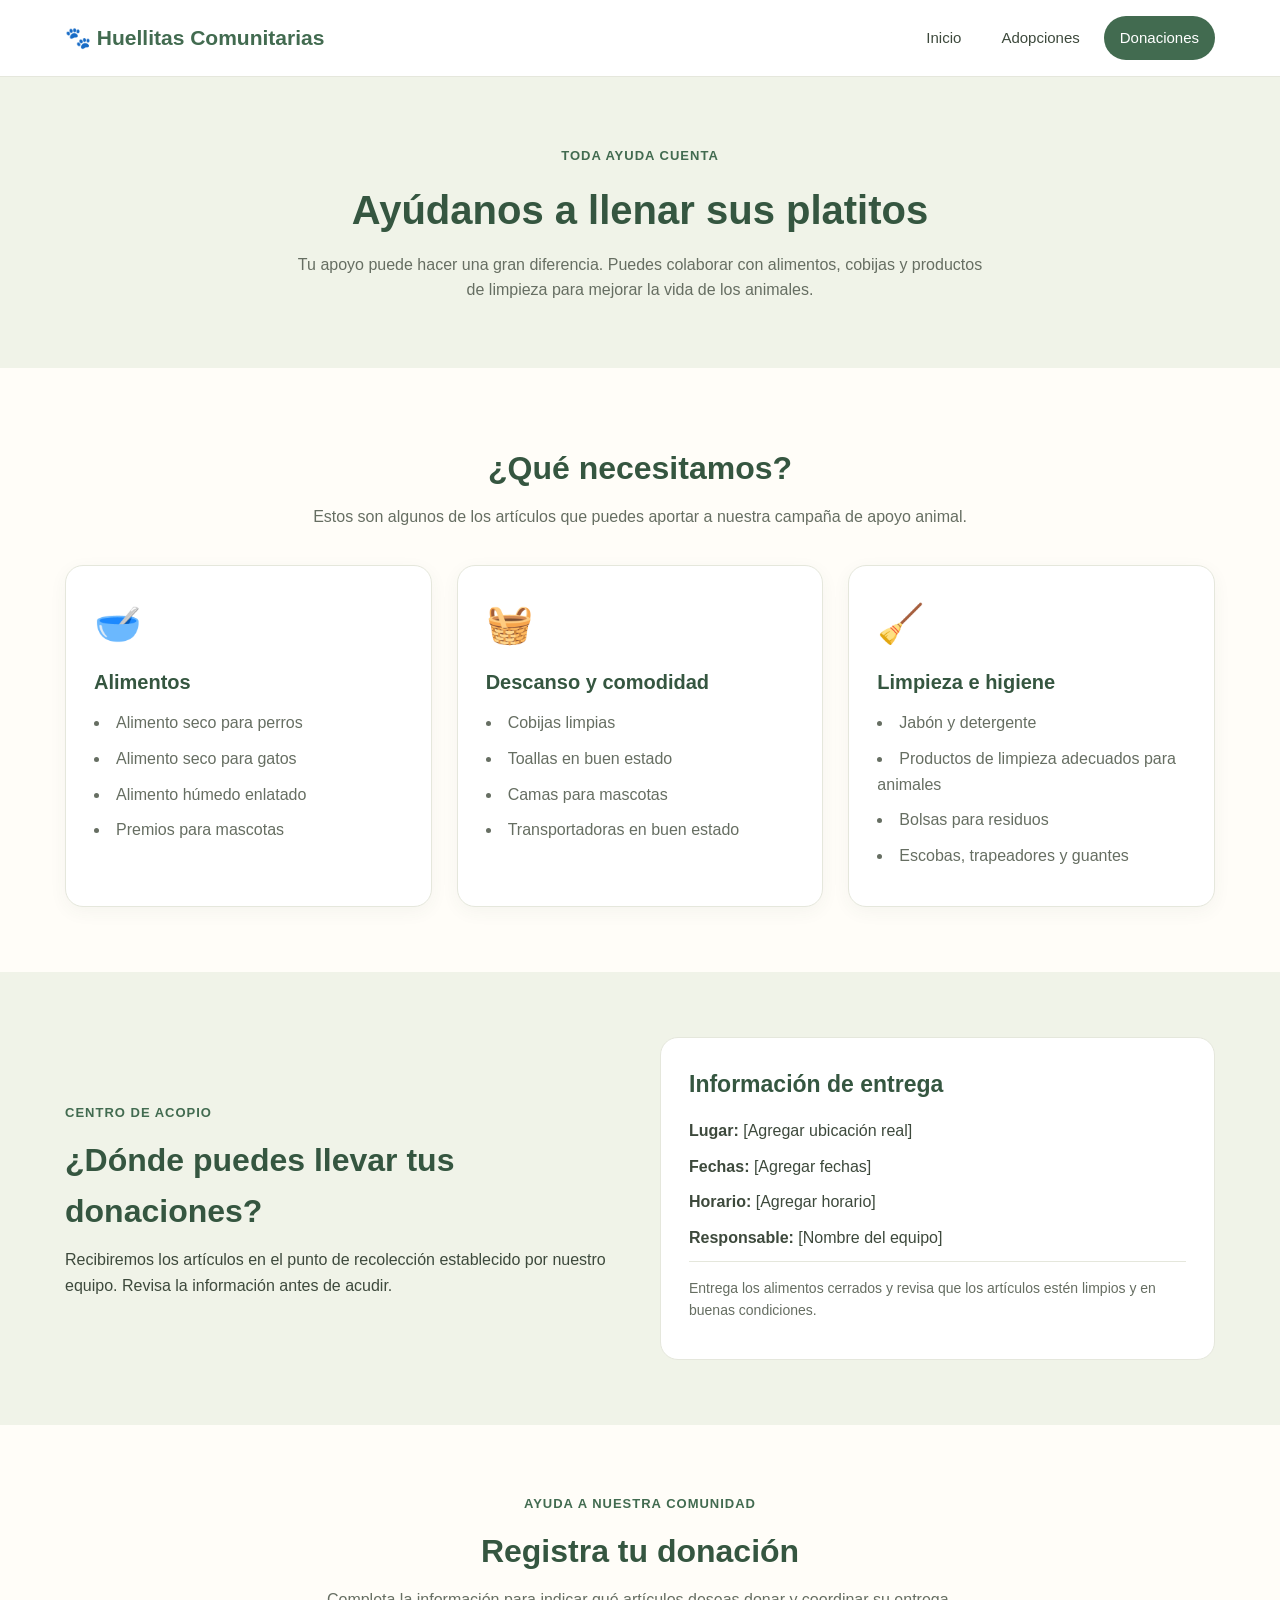
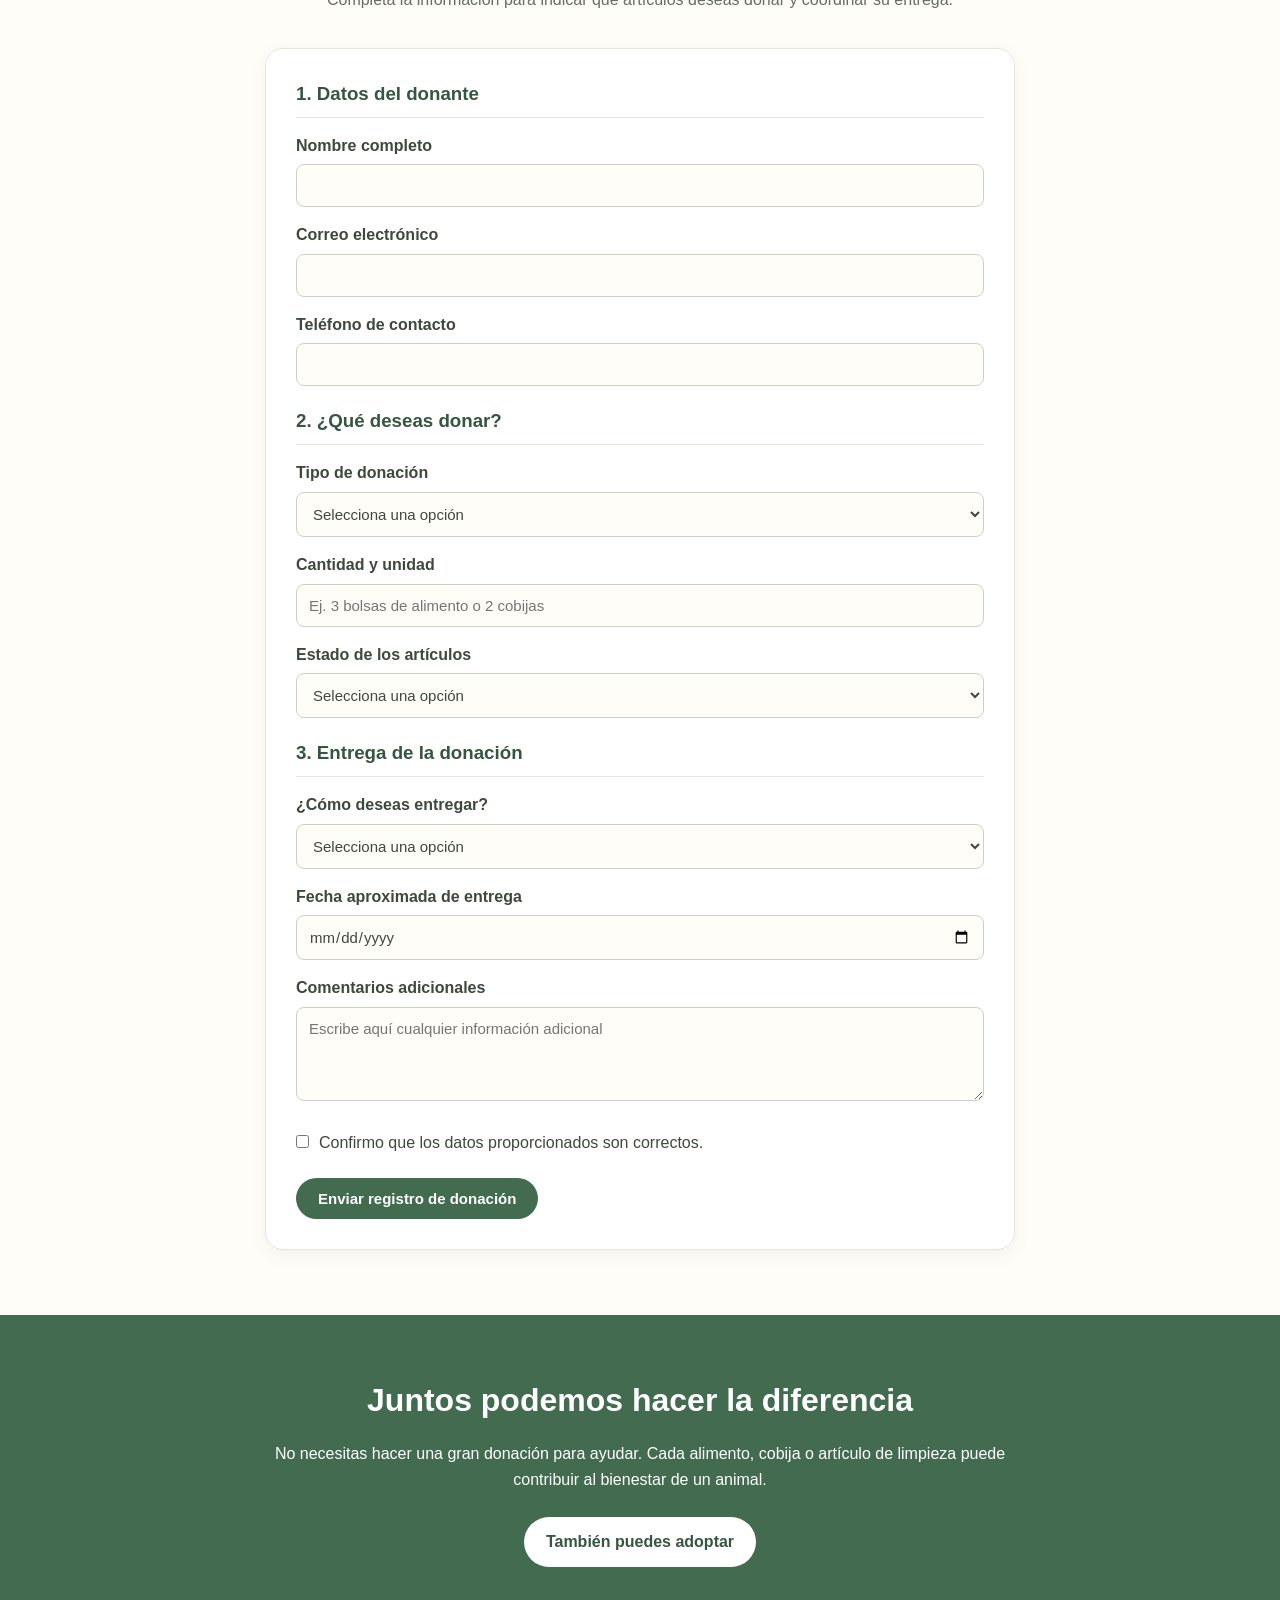
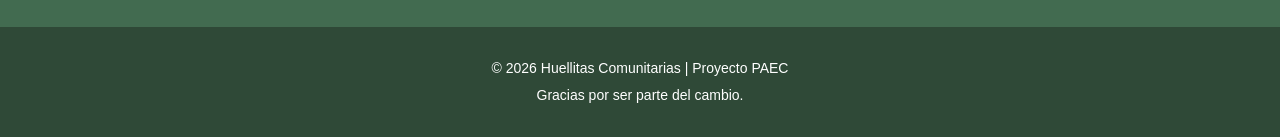
==== donaciones.html @ e8e5319f "Proyecto finalizado" ====
<!DOCTYPE html>
<html lang="es">
<head>
    <meta charset="UTF-8">
    <meta name="viewport" content="width=device-width, initial-scale=1.0">
    <title>Huellitas Comunitarias | Donaciones</title>
    <link rel="stylesheet" href="estilo.css">

    <style>
        .formulario-con-mensaje {
            display: flex;
            align-items: flex-start;
            gap: 24px;
        }

        .formulario-con-mensaje .formulario {
            flex: 1;
            min-width: 0;
        }

        .mensaje-enviado {
            flex: 0 0 280px;
            padding: 24px;
            border-radius: 12px;
            background: #e8f7e9;
            border: 1px solid #a8d8ad;
            color: #245b2a;
            text-align: center;
            position: sticky;
            top: 24px;
        }

        .mensaje-enviado[hidden] {
            display: none;
        }

        .mensaje-enviado h3 {
            margin-top: 0;
        }

        @media (max-width: 700px) {
            .formulario-con-mensaje {
                flex-direction: column;
            }

            .mensaje-enviado {
                flex: 1 1 auto;
                width: 100%;
                box-sizing: border-box;
                position: static;
            }
        }
    </style>
</head>

<body>

    <header>
        <div class="contenedor encabezado">
            <a href="index.html" class="logo">🐾 Huellitas Comunitarias</a>

            <nav aria-label="Menú principal">
                <a href="index.html">Inicio</a>
                <a href="adopciones.html">Adopciones</a>
                <a href="donaciones.html" class="activo">Donaciones</a>
            </nav>
        </div>
    </header>

    <main>

        <section class="cabecera-pagina">
            <span class="etiqueta">Toda ayuda cuenta</span>
            <h1>Ayúdanos a llenar sus platitos</h1>

            <p>
                Tu apoyo puede hacer una gran diferencia.
                Puedes colaborar con alimentos, cobijas y productos
                de limpieza para mejorar la vida de los animales.
            </p>
        </section>

        <section class="seccion contenedor">
            <div class="titulo-seccion">
                <h2>¿Qué necesitamos?</h2>

                <p>
                    Estos son algunos de los artículos que puedes
                    aportar a nuestra campaña de apoyo animal.
                </p>
            </div>

            <div class="tarjetas">

                <article class="tarjeta">
                    <div class="icono">🥣</div>
                    <h3>Alimentos</h3>

                    <ul class="lista">
                        <li>Alimento seco para perros</li>
                        <li>Alimento seco para gatos</li>
                        <li>Alimento húmedo enlatado</li>
                        <li>Premios para mascotas</li>
                    </ul>
                </article>

                <article class="tarjeta">
                    <div class="icono">🧺</div>
                    <h3>Descanso y comodidad</h3>

                    <ul class="lista">
                        <li>Cobijas limpias</li>
                        <li>Toallas en buen estado</li>
                        <li>Camas para mascotas</li>
                        <li>Transportadoras en buen estado</li>
                    </ul>
                </article>

                <article class="tarjeta">
                    <div class="icono">🧹</div>
                    <h3>Limpieza e higiene</h3>

                    <ul class="lista">
                        <li>Jabón y detergente</li>
                        <li>Productos de limpieza adecuados para animales</li>
                        <li>Bolsas para residuos</li>
                        <li>Escobas, trapeadores y guantes</li>
                    </ul>
                </article>

            </div>
        </section>

        <section class="seccion fondo-claro">
            <div class="contenedor acopio">

                <div>
                    <span class="etiqueta">Centro de acopio</span>
                    <h2>¿Dónde puedes llevar tus donaciones?</h2>

                    <p>
                        Recibiremos los artículos en el punto de
                        recolección establecido por nuestro equipo.
                        Revisa la información antes de acudir.
                    </p>
                </div>

                <article class="datos-acopio">
                    <h3>Información de entrega</h3>

                    <p>
                        <strong>Lugar:</strong>
                        [Agregar ubicación real]
                    </p>

                    <p>
                        <strong>Fechas:</strong>
                        [Agregar fechas]
                    </p>

                    <p>
                        <strong>Horario:</strong>
                        [Agregar horario]
                    </p>

                    <p>
                        <strong>Responsable:</strong>
                        [Nombre del equipo]
                    </p>

                    <p class="nota">
                        Entrega los alimentos cerrados y revisa
                        que los artículos estén limpios y en
                        buenas condiciones.
                    </p>
                </article>

            </div>
        </section>

        <section class="seccion" id="formulario-donacion">
            <div class="contenedor formulario-contenedor">

                <div class="titulo-seccion">
                    <span class="etiqueta">Ayuda a nuestra comunidad</span>
                    <h2>Registra tu donación</h2>

                    <p>
                        Completa la información para indicar qué
                        artículos deseas donar y coordinar su entrega.
                    </p>
                </div>

                <div class="formulario-con-mensaje">

                    <form id="form-donacion" class="formulario">

                        <h3>1. Datos del donante</h3>

                        <label for="nombre-donante">Nombre completo</label>
                        <input type="text"
                               id="nombre-donante"
                               name="Nombre"
                               autocomplete="name"
                               required>

                        <label for="correo-donante">Correo electrónico</label>
                        <input type="email"
                               id="correo-donante"
                               name="Correo"
                               autocomplete="email"
                               required>

                        <label for="telefono-donante">Teléfono de contacto</label>
                        <input type="tel"
                               id="telefono-donante"
                               name="Telefono"
                               autocomplete="tel"
                               required>

                        <h3>2. ¿Qué deseas donar?</h3>

                        <label for="tipo-donacion">Tipo de donación</label>
                        <select id="tipo-donacion"
                                name="Tipo de donacion"
                                required>
                            <option value="">Selecciona una opción</option>
                            <option value="Alimento para perros">Alimento para perros</option>
                            <option value="Alimento para gatos">Alimento para gatos</option>
                            <option value="Cobijas y toallas">Cobijas y toallas</option>
                            <option value="Productos de limpieza">Productos de limpieza</option>
                            <option value="Accesorios para mascotas">Accesorios para mascotas</option>
                            <option value="Otros">Otros artículos</option>
                        </select>

                        <label for="cantidad-donacion">Cantidad y unidad</label>
                        <input type="text"
                               id="cantidad-donacion"
                               name="Cantidad"
                               placeholder="Ej. 3 bolsas de alimento o 2 cobijas"
                               required>

                        <label for="estado-donacion">Estado de los artículos</label>
                        <select id="estado-donacion"
                                name="Estado"
                                required>
                            <option value="">Selecciona una opción</option>
                            <option value="Nuevo y cerrado">Nuevo y cerrado</option>
                            <option value="Limpio y buen estado">Limpio y en buen estado</option>
                            <option value="Otro">Otro</option>
                        </select>

                        <h3>3. Entrega de la donación</h3>

                        <label for="forma-entrega">¿Cómo deseas entregar?</label>
                        <select id="forma-entrega"
                                name="Forma de entrega"
                                required>
                            <option value="">Selecciona una opción</option>
                            <option value="Centro de acopio">Llevar al centro de acopio</option>
                            <option value="Por coordinar">Coordinar la entrega</option>
                        </select>

                        <label for="fecha-entrega">Fecha aproximada de entrega</label>
                        <input type="date"
                               id="fecha-entrega"
                               name="Fecha de entrega"
                               required>

                        <label for="comentarios-donacion">Comentarios adicionales</label>
                        <textarea id="comentarios-donacion"
                                  name="Comentarios"
                                  rows="4"
                                  placeholder="Escribe aquí cualquier información adicional"></textarea>

                        <label class="aceptacion">
                            <input type="checkbox"
                                   name="Confirmacion"
                                   value="Confirmado"
                                   required>

                            <span>
                                Confirmo que los datos proporcionados
                                son correctos.
                            </span>
                        </label>

                        <button type="submit" class="boton">
                            Enviar registro de donación
                        </button>

                    </form>

                    <aside id="mensaje-donacion"
                           class="mensaje-enviado"
                           role="status"
                           aria-live="polite"
                           hidden>

                        <h3>Donación Enviada</h3>
                        <p>Tu registro de donación se ha completado correctamente.</p>
                        <p>¡Gracias por apoyar a Huellitas Comunitarias y ayudar a nuestros animales!</p>

                    </aside>

                </div>
            </div>
        </section>

        <section class="mensaje">
            <div class="contenedor">
                <h2>Juntos podemos hacer la diferencia</h2>

                <p>
                    No necesitas hacer una gran donación para ayudar.
                    Cada alimento, cobija o artículo de limpieza
                    puede contribuir al bienestar de un animal.
                </p>

                <a href="adopciones.html" class="boton">
                    También puedes adoptar
                </a>
            </div>
        </section>

    </main>

    <footer>
        <p>© 2026 Huellitas Comunitarias | Proyecto PAEC</p>
        <p>Gracias por ser parte del cambio.</p>
    </footer>

    <script>
        const formularioDonacion = document.getElementById("form-donacion");
        const mensajeDonacion = document.getElementById("mensaje-donacion");

        formularioDonacion.addEventListener("submit", function(event) {
            event.preventDefault();
            mensajeDonacion.hidden = false;
            mensajeDonacion.scrollIntoView({
                behavior: "smooth",
                block: "center"
            });
        });
    </script>

</body>
</html>
---- estilo.css ----
/* ========================================
   CONFIGURACION GENERAL
======================================== */

* {
    margin: 0;
    padding: 0;
    box-sizing: border-box;
}

html {
    scroll-behavior: smooth;
    scroll-padding-top: 100px;
}

body {
    font-family: Arial, Helvetica, sans-serif;
    background-color: #FFFDF8;
    color: #3D493C;
    line-height: 1.6;
}

img {
    max-width: 100%;
    display: block;
}

a {
    text-decoration: none;
    color: inherit;
}

.contenedor {
    width: 90%;
    max-width: 1150px;
    margin: 0 auto;
}

/* ========================================
   ENCABEZADO Y MENU
======================================== */

header {
    background-color: #FFFFFF;
    border-bottom: 1px solid #E5E7DC;
    position: sticky;
    top: 0;
    z-index: 10;
}

.encabezado {
    min-height: 76px;
    display: flex;
    justify-content: space-between;
    align-items: center;
    gap: 20px;
}

.logo {
    color: #426B50;
    font-size: 21px;
    font-weight: bold;
}

nav {
    display: flex;
    align-items: center;
    gap: 8px;
}

nav a {
    padding: 10px 16px;
    border-radius: 25px;
    font-size: 15px;
    transition: 0.3s;
}

nav a:hover,
nav a.activo {
    background-color: #426B50;
    color: #FFFFFF;
}

/* ========================================
   PORTADA DE INICIO
======================================== */

.portada {
    display: flex;
    align-items: center;
    justify-content: space-between;
    gap: 45px;
    padding: 70px 7%;
    background-color: #F0F3E8;
}

.portada-texto {
    flex: 1;
}

.portada-texto h1 {
    font-size: 46px;
    line-height: 1.15;
    margin: 18px 0;
    color: #355640;
}

.portada-texto p {
    font-size: 17px;
    margin-bottom: 25px;
    max-width: 550px;
}

.portada-imagen {
    flex: 1;
}

.portada-imagen img {
    width: 100%;
    height: 370px;
    object-fit: cover;
    border-radius: 25px;
}

/* ========================================
   ETIQUETAS Y TITULOS
======================================== */

.etiqueta {
    display: inline-block;
    color: #426B50;
    font-size: 13px;
    font-weight: bold;
    text-transform: uppercase;
    letter-spacing: 1px;
}

.titulo-seccion {
    text-align: center;
    max-width: 700px;
    margin: 0 auto 35px;
}

.titulo-seccion h2,
.acopio h2 {
    color: #355640;
    font-size: 32px;
    margin: 10px 0;
}

.titulo-seccion p {
    color: #666E62;
}

/* ========================================
   BOTONES
======================================== */

.botones {
    display: flex;
    flex-wrap: wrap;
    gap: 12px;
}

.boton {
    display: inline-block;
    background-color: #426B50;
    color: #FFFFFF;
    padding: 12px 22px;
    border-radius: 25px;
    font-weight: bold;
    text-align: center;
    transition: 0.3s;
}

.boton:hover {
    background-color: #2F4F3A;
    transform: translateY(-2px);
}

.boton-claro {
    background-color: #FFFFFF;
    color: #426B50;
    border: 1px solid #426B50;
}

.boton-claro:hover {
    background-color: #E4EBDD;
    color: #355640;
}

.boton-completo {
    width: 100%;
    margin-top: 12px;
    font-size: 14px;
}

/* ========================================
   SECCIONES Y TARJETAS
======================================== */

.seccion {
    padding-top: 65px;
    padding-bottom: 65px;
}

.tarjetas {
    display: grid;
    grid-template-columns: repeat(3, minmax(0, 1fr));
    gap: 25px;
}

.tarjeta {
    background-color: #FFFFFF;
    border: 1px solid #E5E7DC;
    border-radius: 18px;
    padding: 28px;
    box-shadow: 0 5px 18px rgba(61, 73, 60, 0.05);
}

.tarjeta h3 {
    color: #355640;
    font-size: 20px;
    margin: 12px 0;
}

.tarjeta p {
    color: #666E62;
    margin-bottom: 12px;
}

.icono {
    font-size: 38px;
}

.enlace {
    display: inline-block;
    color: #426B50;
    font-weight: bold;
    margin-top: 5px;
}

.enlace:hover {
    text-decoration: underline;
}

/* ========================================
   MENSAJE DE CONCIENTIZACION
======================================== */

.mensaje {
    padding: 60px 20px;
    text-align: center;
    background-color: #426B50;
    color: #FFFFFF;
}

.mensaje h2 {
    font-size: 32px;
    margin-bottom: 15px;
}

.mensaje p {
    max-width: 750px;
    margin: 0 auto 25px;
}

.mensaje .boton {
    background-color: #FFFFFF;
    color: #355640;
}

.mensaje .boton:hover {
    background-color: #E4EBDD;
}

/* ========================================
   ENCABEZADO DE PAGINAS
======================================== */

.cabecera-pagina {
    text-align: center;
    padding: 65px 20px;
    background-color: #F0F3E8;
}

.cabecera-pagina h1 {
    font-size: 40px;
    color: #355640;
    margin: 10px 0;
}

.cabecera-pagina p {
    max-width: 700px;
    margin: 0 auto;
    color: #666E62;
}

/* ========================================
   GALERIA DE MASCOTAS
======================================== */

.galeria {
    display: grid;
    grid-template-columns: repeat(4, minmax(0, 1fr));
    gap: 22px;
}

.mascota {
    background-color: #FFFFFF;
    border: 1px solid #E5E7DC;
    border-radius: 18px;
    overflow: hidden;
    box-shadow: 0 5px 18px rgba(61, 73, 60, 0.07);
    transition: 0.3s;
}

.mascota:hover {
    transform: translateY(-5px);
}

.mascota img {
    width: 100%;
    height: 220px;
    object-fit: cover;
}

.mascota-info {
    padding: 20px;
}

.mascota-info h2 {
    color: #355640;
    font-size: 23px;
    margin: 5px 0;
}

.mascota-info p {
    color: #666E62;
    font-size: 14px;
    margin: 8px 0;
}

.tipo {
    display: inline-block;
    color: #426B50;
    background-color: #F0F3E8;
    padding: 4px 10px;
    border-radius: 20px;
    font-size: 12px;
    font-weight: bold;
}

/* ========================================
   LISTAS DE DONACIONES
======================================== */

.lista {
    list-style-position: inside;
    color: #666E62;
}

.lista li {
    margin: 10px 0;
}

/* ========================================
   CENTRO DE ACOPIO
======================================== */

.fondo-claro {
    background-color: #F0F3E8;
}

.acopio {
    display: grid;
    grid-template-columns: 1fr 1fr;
    gap: 40px;
    align-items: center;
}

.datos-acopio {
    background-color: #FFFFFF;
    border: 1px solid #E5E7DC;
    border-radius: 18px;
    padding: 28px;
}

.datos-acopio h3 {
    color: #355640;
    font-size: 23px;
    margin-bottom: 15px;
}

.datos-acopio p {
    margin: 10px 0;
}

.nota {
    border-top: 1px solid #E5E7DC;
    padding-top: 15px;
    color: #666E62;
    font-size: 14px;
}

/* ========================================
   FORMULARIOS
======================================== */

.formulario-contenedor {
    max-width: 750px;
    margin: 0 auto;
}

.formulario {
    background-color: #FFFFFF;
    padding: 30px;
    border: 1px solid #E5E7DC;
    border-radius: 18px;
    box-shadow: 0 5px 18px rgba(61, 73, 60, 0.06);
}

.formulario h3 {
    color: #355640;
    margin: 20px 0 15px;
    padding-bottom: 8px;
    border-bottom: 1px solid #E5E7DC;
}

.formulario h3:first-child {
    margin-top: 0;
}

.formulario label {
    display: block;
    font-weight: bold;
    margin: 15px 0 6px;
    color: #3D493C;
}

.formulario input:not([type="checkbox"]),
.formulario select,
.formulario textarea {
    width: 100%;
    padding: 12px;
    border: 1px solid #C9D2C5;
    border-radius: 8px;
    font-family: Arial, Helvetica, sans-serif;
    font-size: 15px;
    background-color: #FFFDF8;
    color: #3D493C;
}

.formulario input:focus,
.formulario select:focus,
.formulario textarea:focus {
    outline: 2px solid #426B50;
    outline-offset: 2px;
}

.formulario textarea {
    resize: vertical;
}

.formulario .aceptacion {
    display: flex;
    align-items: flex-start;
    gap: 10px;
    font-weight: normal;
    margin: 22px 0;
}

.formulario .aceptacion input {
    margin-top: 5px;
    accent-color: #426B50;
}

.formulario .aceptacion span {
    flex: 1;
}

.formulario button {
    border: none;
    cursor: pointer;
    font-family: Arial, Helvetica, sans-serif;
    font-size: 15px;
}

/* ========================================
   PIE DE PAGINA
======================================== */

footer {
    background-color: #2F4937;
    color: #FFFFFF;
    padding: 25px 15px;
    text-align: center;
    font-size: 14px;
}

footer p {
    margin: 5px 0;
}

/* ========================================
   ADAPTACION PARA TABLETAS
======================================== */

@media (max-width: 950px) {
    .galeria {
        grid-template-columns: repeat(2, minmax(0, 1fr));
    }

    .tarjetas {
        grid-template-columns: repeat(2, minmax(0, 1fr));
    }

    .portada {
        padding: 50px 5%;
        gap: 25px;
    }

    .portada-texto h1 {
        font-size: 36px;
    }
}

/* ========================================
   ADAPTACION PARA CELULARES
======================================== */

@media (max-width: 650px) {
    .encabezado {
        flex-direction: column;
        padding: 16px 0;
        gap: 12px;
    }

    .logo {
        font-size: 19px;
    }

    nav {
        width: 100%;
        justify-content: center;
        flex-wrap: wrap;
    }

    nav a {
        padding: 8px 12px;
        font-size: 14px;
    }

    .portada {
        flex-direction: column;
        padding: 40px 6%;
    }

    .portada-texto h1 {
        font-size: 34px;
    }

    .portada-imagen img {
        height: 260px;
    }

    .galeria,
    .tarjetas,
    .acopio {
        grid-template-columns: 1fr;
    }

    .cabecera-pagina h1 {
        font-size: 32px;
    }

    .titulo-seccion h2,
    .acopio h2,
    .mensaje h2 {
        font-size: 27px;
    }

    .seccion {
        padding-top: 45px;
        padding-bottom: 45px;
    }

    .botones {
        flex-direction: column;
    }

    .botones .boton {
        width: 100%;
    }

    .formulario {
        padding: 20px;
    }
}

/* Formulario y mensaje de confirmación */
.formulario-con-mensaje {
    display: flex;
    align-items: flex-start;
    gap: 25px;
    flex-wrap: wrap;
}

.formulario-con-mensaje form {
    flex: 2;
    min-width: 280px;
}

.mensaje-enviado {
    flex: 1;
    min-width: 200px;
    padding: 25px;
    background-color: #e4f3df;
    border: 2px solid #5b8c55;
    border-radius: 12px;
    color: #315b31;
    text-align: center;
    position: sticky;
    top: 20px;
}

.mensaje-enviado h3 {
    margin-top: 0;
    font-size: 22px;
}

.mensaje-enviado p {
    margin-bottom: 0;
    line-height: 1.5;
}

.mensaje-enviado[hidden] {
    display: none;
}

@media (max-width: 650px) {
    .formulario-con-mensaje {
        flex-direction: column;
    }

    .formulario-con-mensaje form,
    .mensaje-enviado {
        width: 100%;
        box-sizing: border-box;
    }
}
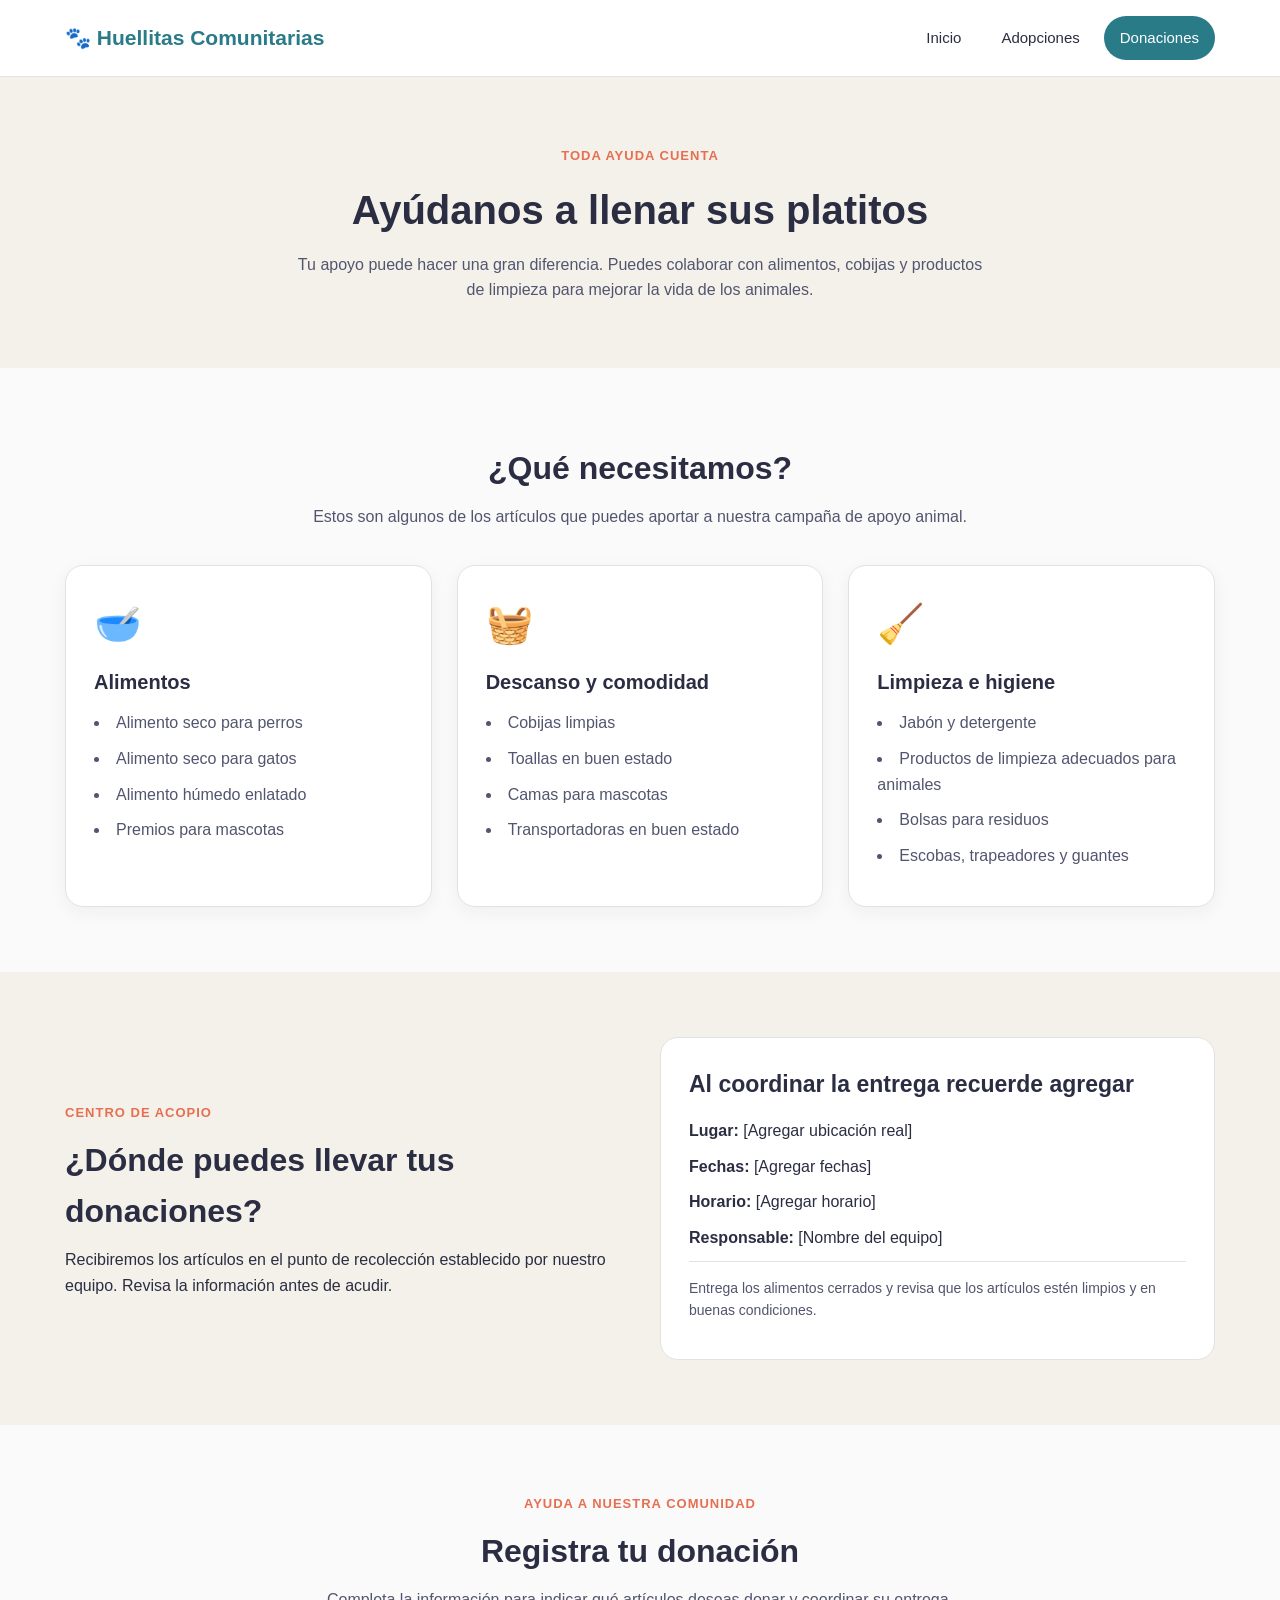
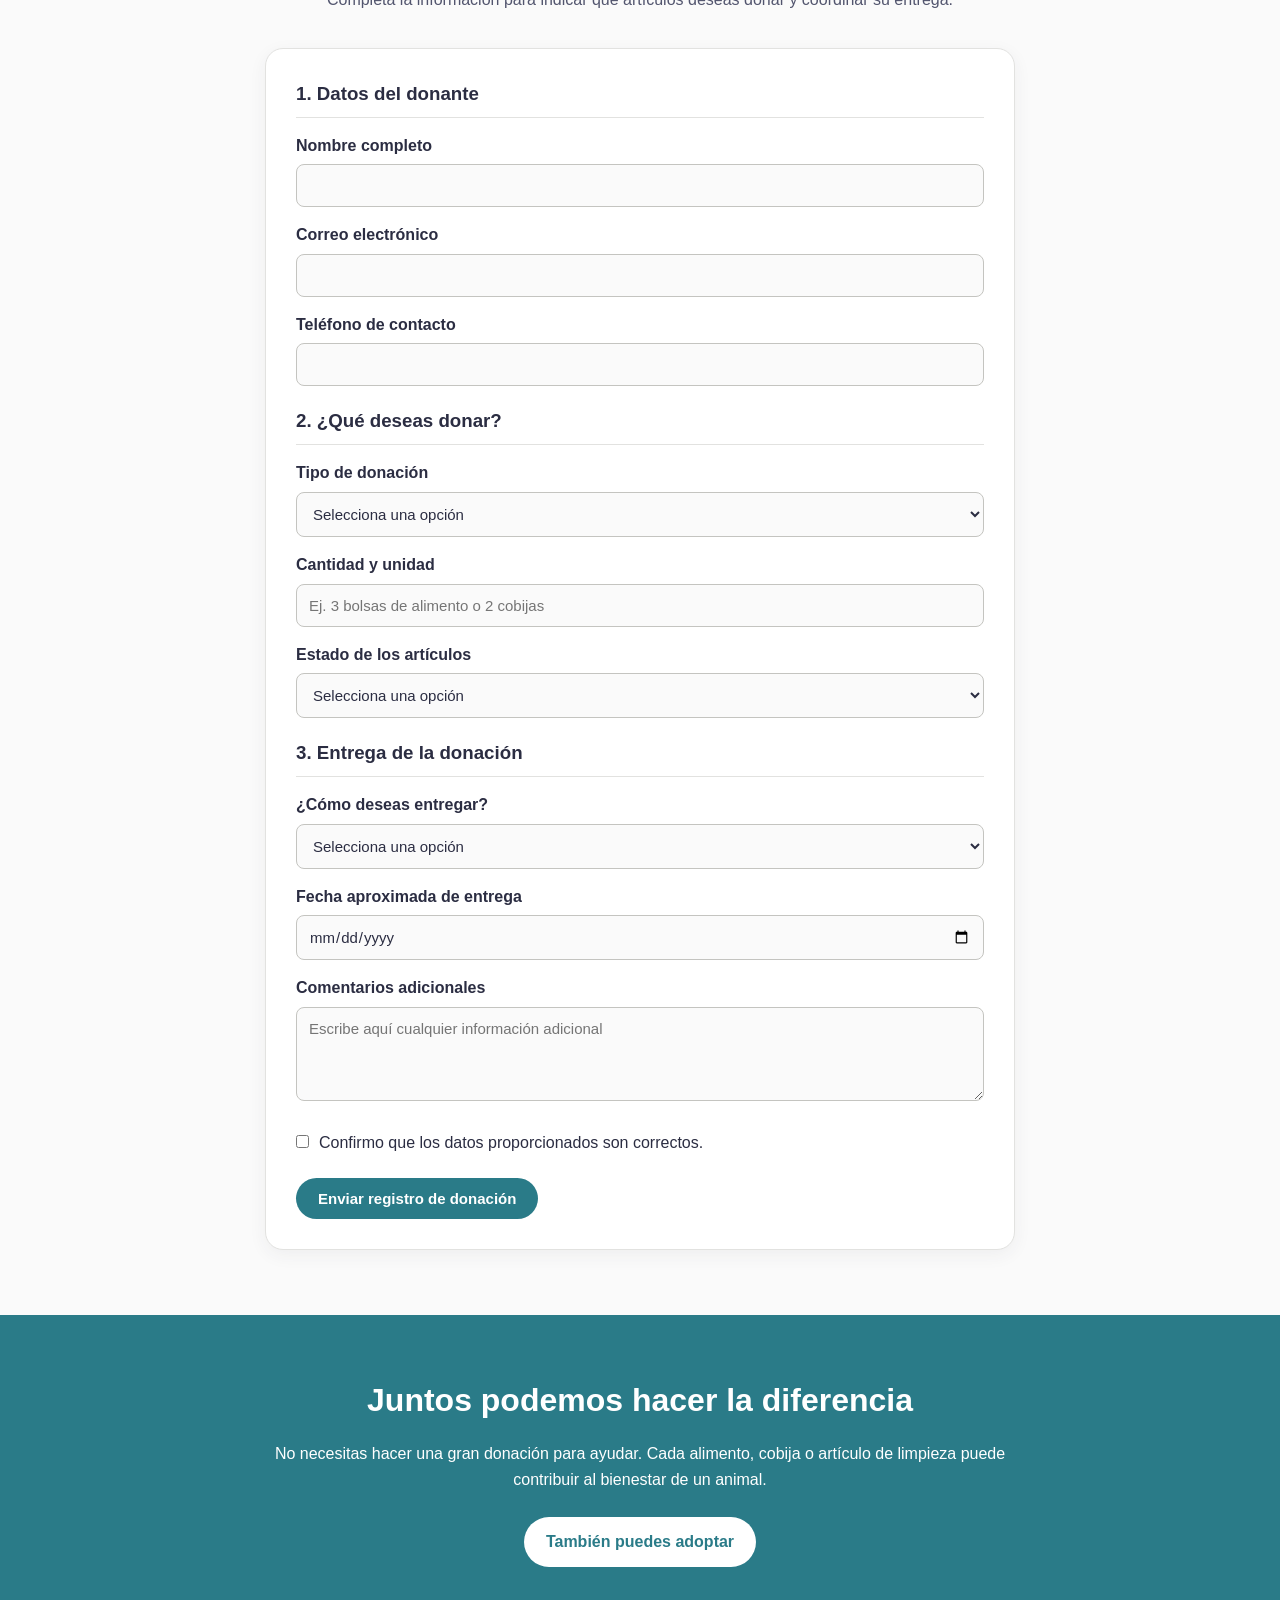
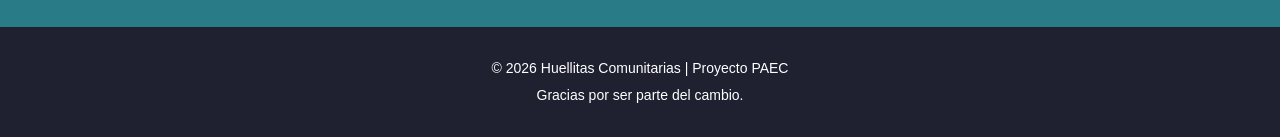
==== commit 1f113458: "Cambio de colores en el diseño" ====
--- a/donaciones.html
+++ b/donaciones.html
@@ -22,9 +22,9 @@
             flex: 0 0 280px;
             padding: 24px;
             border-radius: 12px;
-            background: #e8f7e9;
-            border: 1px solid #a8d8ad;
-            color: #245b2a;
+            background: #E8F5E9;
+            border: 1px solid #2A7B88;
+            color: #1F5963;
             text-align: center;
             position: sticky;
             top: 24px;
@@ -146,7 +146,7 @@
                 </div>
 
                 <article class="datos-acopio">
-                    <h3>Información de entrega</h3>
+                    <h3>Al coordinar la entrega recuerde agregar</h3>
 
                     <p>
                         <strong>Lugar:</strong>
--- a/estilo.css
+++ b/estilo.css
@@ -1,8 +1,3 @@
-
-/* ========================================
-   CONFIGURACION GENERAL
-======================================== */
-
 * {
     margin: 0;
     padding: 0;
@@ -16,8 +11,8 @@
 
 body {
     font-family: Arial, Helvetica, sans-serif;
-    background-color: #FFFDF8;
-    color: #3D493C;
+    background-color: #FAFAFA;
+    color: #2B2D42;
     line-height: 1.6;
 }
 
@@ -36,14 +31,9 @@
     max-width: 1150px;
     margin: 0 auto;
 }
-
-/* ========================================
-   ENCABEZADO Y MENU
-======================================== */
-
 header {
     background-color: #FFFFFF;
-    border-bottom: 1px solid #E5E7DC;
+    border-bottom: 1px solid #E2E2E0;
     position: sticky;
     top: 0;
     z-index: 10;
@@ -58,7 +48,7 @@
 }
 
 .logo {
-    color: #426B50;
+    color: #2A7B88;
     font-size: 21px;
     font-weight: bold;
 }
@@ -74,25 +64,21 @@
     border-radius: 25px;
     font-size: 15px;
     transition: 0.3s;
+    color: #2B2D42;
 }
 
 nav a:hover,
 nav a.activo {
-    background-color: #426B50;
+    background-color: #2A7B88;
     color: #FFFFFF;
 }
-
-/* ========================================
-   PORTADA DE INICIO
-======================================== */
-
 .portada {
     display: flex;
     align-items: center;
     justify-content: space-between;
     gap: 45px;
     padding: 70px 7%;
-    background-color: #F0F3E8;
+    background-color: #F4F1EA;
 }
 
 .portada-texto {
@@ -103,13 +89,14 @@
     font-size: 46px;
     line-height: 1.15;
     margin: 18px 0;
-    color: #355640;
+    color: #2B2D42;
 }
 
 .portada-texto p {
     font-size: 17px;
     margin-bottom: 25px;
     max-width: 550px;
+    color: #52556E;
 }
 
 .portada-imagen {
@@ -122,14 +109,9 @@
     object-fit: cover;
     border-radius: 25px;
 }
-
-/* ========================================
-   ETIQUETAS Y TITULOS
-======================================== */
-
 .etiqueta {
     display: inline-block;
-    color: #426B50;
+    color: #E76F51;
     font-size: 13px;
     font-weight: bold;
     text-transform: uppercase;
@@ -144,19 +126,14 @@
 
 .titulo-seccion h2,
 .acopio h2 {
-    color: #355640;
+    color: #2B2D42;
     font-size: 32px;
     margin: 10px 0;
 }
 
 .titulo-seccion p {
-    color: #666E62;
-}
-
-/* ========================================
-   BOTONES
-======================================== */
-
+    color: #52556E;
+}
 .botones {
     display: flex;
     flex-wrap: wrap;
@@ -165,7 +142,7 @@
 
 .boton {
     display: inline-block;
-    background-color: #426B50;
+    background-color: #2A7B88;
     color: #FFFFFF;
     padding: 12px 22px;
     border-radius: 25px;
@@ -175,19 +152,19 @@
 }
 
 .boton:hover {
-    background-color: #2F4F3A;
+    background-color: #1F5963;
     transform: translateY(-2px);
 }
 
 .boton-claro {
     background-color: #FFFFFF;
-    color: #426B50;
-    border: 1px solid #426B50;
+    color: #2A7B88;
+    border: 1px solid #2A7B88;
 }
 
 .boton-claro:hover {
-    background-color: #E4EBDD;
-    color: #355640;
+    background-color: #E8F2F4;
+    color: #1F5963;
 }
 
 .boton-completo {
@@ -196,10 +173,6 @@
     font-size: 14px;
 }
 
-/* ========================================
-   SECCIONES Y TARJETAS
-======================================== */
-
 .seccion {
     padding-top: 65px;
     padding-bottom: 65px;
@@ -213,20 +186,20 @@
 
 .tarjeta {
     background-color: #FFFFFF;
-    border: 1px solid #E5E7DC;
+    border: 1px solid #E2E2E0;
     border-radius: 18px;
     padding: 28px;
-    box-shadow: 0 5px 18px rgba(61, 73, 60, 0.05);
+    box-shadow: 0 5px 18px rgba(43, 45, 66, 0.05);
 }
 
 .tarjeta h3 {
-    color: #355640;
+    color: #2B2D42;
     font-size: 20px;
     margin: 12px 0;
 }
 
 .tarjeta p {
-    color: #666E62;
+    color: #52556E;
     margin-bottom: 12px;
 }
 
@@ -236,7 +209,7 @@
 
 .enlace {
     display: inline-block;
-    color: #426B50;
+    color: #2A7B88;
     font-weight: bold;
     margin-top: 5px;
 }
@@ -244,15 +217,10 @@
 .enlace:hover {
     text-decoration: underline;
 }
-
-/* ========================================
-   MENSAJE DE CONCIENTIZACION
-======================================== */
-
 .mensaje {
     padding: 60px 20px;
     text-align: center;
-    background-color: #426B50;
+    background-color: #2A7B88;
     color: #FFFFFF;
 }
 
@@ -268,39 +236,30 @@
 
 .mensaje .boton {
     background-color: #FFFFFF;
-    color: #355640;
+    color: #2A7B88;
 }
 
 .mensaje .boton:hover {
-    background-color: #E4EBDD;
-}
-
-/* ========================================
-   ENCABEZADO DE PAGINAS
-======================================== */
-
+    background-color: #E8F2F4;
+    color: #1F5963;
+}
 .cabecera-pagina {
     text-align: center;
     padding: 65px 20px;
-    background-color: #F0F3E8;
+    background-color: #F4F1EA;
 }
 
 .cabecera-pagina h1 {
     font-size: 40px;
-    color: #355640;
+    color: #2B2D42;
     margin: 10px 0;
 }
 
 .cabecera-pagina p {
     max-width: 700px;
     margin: 0 auto;
-    color: #666E62;
-}
-
-/* ========================================
-   GALERIA DE MASCOTAS
-======================================== */
-
+    color: #52556E;
+}
 .galeria {
     display: grid;
     grid-template-columns: repeat(4, minmax(0, 1fr));
@@ -309,10 +268,10 @@
 
 .mascota {
     background-color: #FFFFFF;
-    border: 1px solid #E5E7DC;
+    border: 1px solid #E2E2E0;
     border-radius: 18px;
     overflow: hidden;
-    box-shadow: 0 5px 18px rgba(61, 73, 60, 0.07);
+    box-shadow: 0 5px 18px rgba(43, 45, 66, 0.07);
     transition: 0.3s;
 }
 
@@ -331,46 +290,36 @@
 }
 
 .mascota-info h2 {
-    color: #355640;
+    color: #2B2D42;
     font-size: 23px;
     margin: 5px 0;
 }
 
 .mascota-info p {
-    color: #666E62;
+    color: #52556E;
     font-size: 14px;
     margin: 8px 0;
 }
 
 .tipo {
     display: inline-block;
-    color: #426B50;
-    background-color: #F0F3E8;
+    color: #2A7B88;
+    background-color: #E8F2F4;
     padding: 4px 10px;
     border-radius: 20px;
     font-size: 12px;
     font-weight: bold;
 }
-
-/* ========================================
-   LISTAS DE DONACIONES
-======================================== */
-
 .lista {
     list-style-position: inside;
-    color: #666E62;
+    color: #52556E;
 }
 
 .lista li {
     margin: 10px 0;
 }
-
-/* ========================================
-   CENTRO DE ACOPIO
-======================================== */
-
 .fondo-claro {
-    background-color: #F0F3E8;
+    background-color: #F4F1EA;
 }
 
 .acopio {
@@ -382,13 +331,13 @@
 
 .datos-acopio {
     background-color: #FFFFFF;
-    border: 1px solid #E5E7DC;
+    border: 1px solid #E2E2E0;
     border-radius: 18px;
     padding: 28px;
 }
 
 .datos-acopio h3 {
-    color: #355640;
+    color: #2B2D42;
     font-size: 23px;
     margin-bottom: 15px;
 }
@@ -398,16 +347,11 @@
 }
 
 .nota {
-    border-top: 1px solid #E5E7DC;
+    border-top: 1px solid #E2E2E0;
     padding-top: 15px;
-    color: #666E62;
+    color: #52556E;
     font-size: 14px;
 }
-
-/* ========================================
-   FORMULARIOS
-======================================== */
-
 .formulario-contenedor {
     max-width: 750px;
     margin: 0 auto;
@@ -416,16 +360,16 @@
 .formulario {
     background-color: #FFFFFF;
     padding: 30px;
-    border: 1px solid #E5E7DC;
+    border: 1px solid #E2E2E0;
     border-radius: 18px;
-    box-shadow: 0 5px 18px rgba(61, 73, 60, 0.06);
+    box-shadow: 0 5px 18px rgba(43, 45, 66, 0.06);
 }
 
 .formulario h3 {
-    color: #355640;
+    color: #2B2D42;
     margin: 20px 0 15px;
     padding-bottom: 8px;
-    border-bottom: 1px solid #E5E7DC;
+    border-bottom: 1px solid #E2E2E0;
 }
 
 .formulario h3:first-child {
@@ -436,7 +380,7 @@
     display: block;
     font-weight: bold;
     margin: 15px 0 6px;
-    color: #3D493C;
+    color: #2B2D42;
 }
 
 .formulario input:not([type="checkbox"]),
@@ -444,18 +388,18 @@
 .formulario textarea {
     width: 100%;
     padding: 12px;
-    border: 1px solid #C9D2C5;
+    border: 1px solid #C4C4C0;
     border-radius: 8px;
     font-family: Arial, Helvetica, sans-serif;
     font-size: 15px;
-    background-color: #FFFDF8;
-    color: #3D493C;
+    background-color: #FAFAFA;
+    color: #2B2D42;
 }
 
 .formulario input:focus,
 .formulario select:focus,
 .formulario textarea:focus {
-    outline: 2px solid #426B50;
+    outline: 2px solid #2A7B88;
     outline-offset: 2px;
 }
 
@@ -473,7 +417,7 @@
 
 .formulario .aceptacion input {
     margin-top: 5px;
-    accent-color: #426B50;
+    accent-color: #2A7B88;
 }
 
 .formulario .aceptacion span {
@@ -486,13 +430,8 @@
     font-family: Arial, Helvetica, sans-serif;
     font-size: 15px;
 }
-
-/* ========================================
-   PIE DE PAGINA
-======================================== */
-
 footer {
-    background-color: #2F4937;
+    background-color: #1F2030;
     color: #FFFFFF;
     padding: 25px 15px;
     text-align: center;
@@ -502,11 +441,6 @@
 footer p {
     margin: 5px 0;
 }
-
-/* ========================================
-   ADAPTACION PARA TABLETAS
-======================================== */
-
 @media (max-width: 950px) {
     .galeria {
         grid-template-columns: repeat(2, minmax(0, 1fr));
@@ -525,10 +459,6 @@
         font-size: 36px;
     }
 }
-
-/* ========================================
-   ADAPTACION PARA CELULARES
-======================================== */
 
 @media (max-width: 650px) {
     .encabezado {
@@ -599,7 +529,6 @@
     }
 }
 
-/* Formulario y mensaje de confirmación */
 .formulario-con-mensaje {
     display: flex;
     align-items: flex-start;
@@ -616,10 +545,10 @@
     flex: 1;
     min-width: 200px;
     padding: 25px;
-    background-color: #e4f3df;
-    border: 2px solid #5b8c55;
+    background-color: #E8F5E9;
+    border: 2px solid #2A7B88;
     border-radius: 12px;
-    color: #315b31;
+    color: #1F5963;
     text-align: center;
     position: sticky;
     top: 20px;
